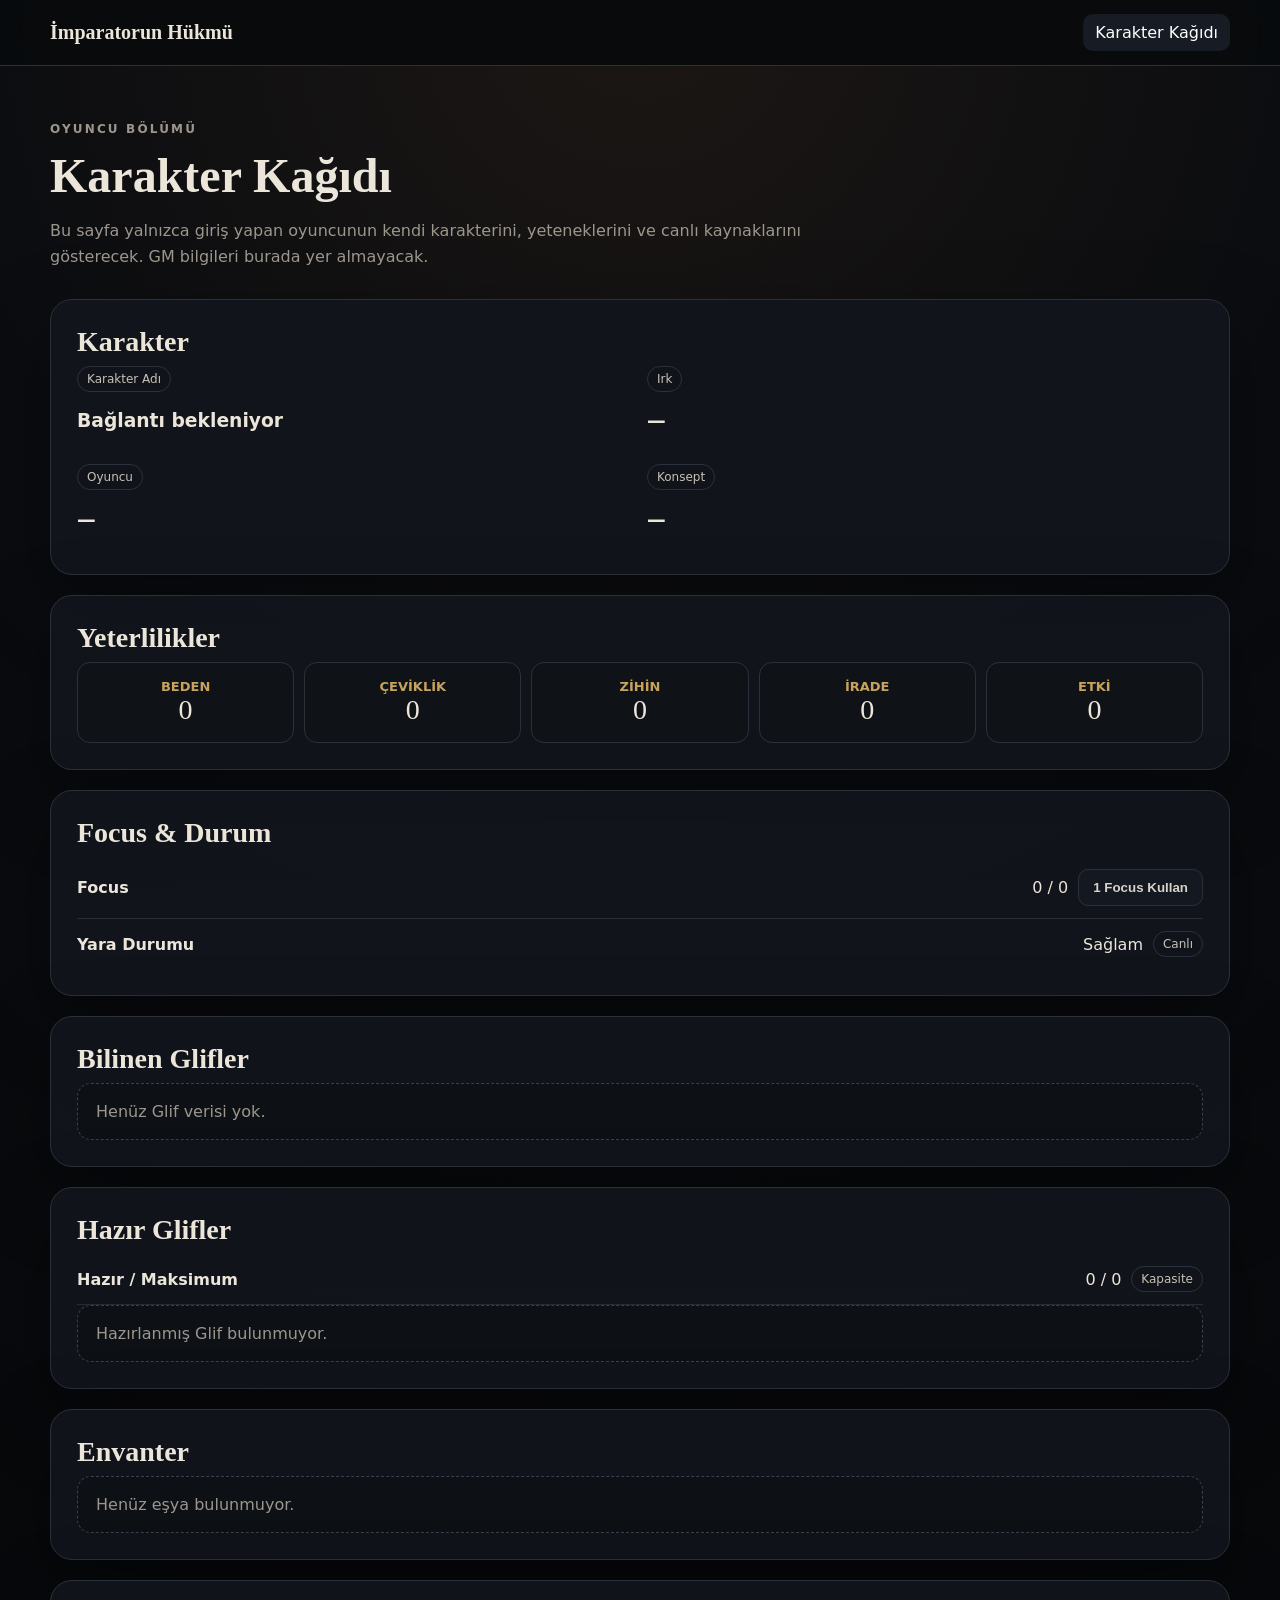
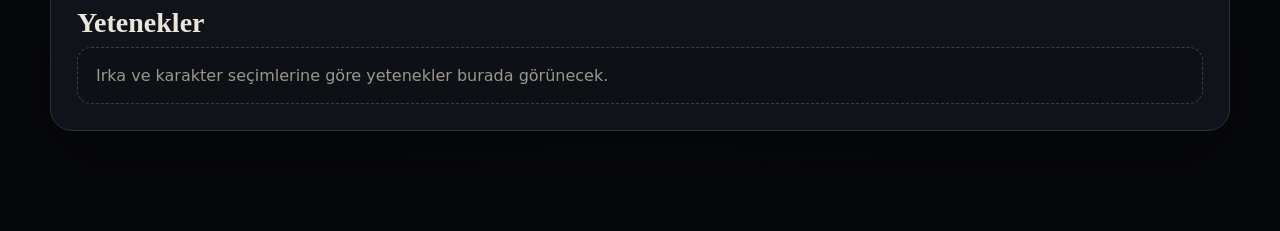
==== oyuncu/index.html @ 4f0513db "Oyuncu karakter kağıdı bölümünü ekle" ====
<!doctype html>
<html lang="tr">
<head>
  <meta charset="utf-8" />
  <meta name="viewport" content="width=device-width, initial-scale=1" />
  <title>Oyuncu Karakter Kağıdı · İmparatorun Hükmü</title>
  <link rel="stylesheet" href="../assets/style.css" />
</head>
<body>
<header class="topbar"><div class="shell"><a class="brand" href="../index.html">İmparatorun Hükmü</a><nav class="nav"><a class="active" href="index.html">Karakter Kağıdı</a></nav></div></header>
<main class="shell page">
  <section class="page-head"><p class="eyebrow">OYUNCU BÖLÜMÜ</p><h1>Karakter Kağıdı</h1><p>Bu sayfa yalnızca giriş yapan oyuncunun kendi karakterini, yeteneklerini ve canlı kaynaklarını gösterecek. GM bilgileri burada yer almayacak.</p></section>

  <section class="panel" id="identityPanel">
    <h2>Karakter</h2>
    <div class="form-grid">
      <div><span class="pill">Karakter Adı</span><h3 id="characterName">Bağlantı bekleniyor</h3></div>
      <div><span class="pill">Irk</span><h3 id="characterRace">—</h3></div>
      <div><span class="pill">Oyuncu</span><h3 id="playerName">—</h3></div>
      <div><span class="pill">Konsept</span><h3 id="characterConcept">—</h3></div>
    </div>
  </section>

  <section class="panel">
    <h2>Yeterlilikler</h2>
    <div class="stat-grid">
      <div class="stat"><strong>BEDEN</strong><span id="statBody">0</span></div>
      <div class="stat"><strong>ÇEVİKLİK</strong><span id="statAgility">0</span></div>
      <div class="stat"><strong>ZİHİN</strong><span id="statMind">0</span></div>
      <div class="stat"><strong>İRADE</strong><span id="statWill">0</span></div>
      <div class="stat"><strong>ETKİ</strong><span id="statImpact">0</span></div>
    </div>
  </section>

  <section class="panel">
    <h2>Focus & Durum</h2>
    <div class="resource-row"><strong>Focus</strong><span id="focusValue">0 / 0</span><button class="btn secondary" id="useFocus">1 Focus Kullan</button></div>
    <div class="resource-row"><strong>Yara Durumu</strong><span id="woundState">Sağlam</span><span class="pill">Canlı</span></div>
  </section>

  <section class="panel">
    <h2>Bilinen Glifler</h2>
    <div id="knownGlyphs" class="placeholder">Henüz Glif verisi yok.</div>
  </section>

  <section class="panel">
    <h2>Hazır Glifler</h2>
    <div class="resource-row"><strong>Hazır / Maksimum</strong><span id="glyphCapacityValue">0 / 0</span><span class="pill">Kapasite</span></div>
    <div id="preparedGlyphs" class="placeholder">Hazırlanmış Glif bulunmuyor.</div>
  </section>

  <section class="panel">
    <h2>Envanter</h2>
    <div id="inventory" class="placeholder">Henüz eşya bulunmuyor.</div>
  </section>

  <section class="panel">
    <h2>Yetenekler</h2>
    <div id="abilities" class="placeholder">Irka ve karakter seçimlerine göre yetenekler burada görünecek.</div>
  </section>
</main>
<script type="module" src="../js/player-sheet.js"></script>
</body>
</html>
---- assets/style.css ----
:root{--bg:#090b0f;--panel:#11151b;--panel2:#171c24;--text:#ece6da;--muted:#9c968d;--gold:#c7a35d;--line:#2b313b;--red:#8f3f47}*{box-sizing:border-box}body{margin:0;background:radial-gradient(circle at top,#1c1714 0,#0a0c10 38%,#07080a 100%);color:var(--text);font-family:Inter,system-ui,Segoe UI,Arial,sans-serif;min-height:100vh}a{color:inherit}.shell{width:min(1180px,calc(100% - 32px));margin:0 auto}.landing{padding:72px 0}.hero-card,.panel{background:rgba(17,21,27,.94);border:1px solid var(--line);border-radius:22px;box-shadow:0 28px 80px rgba(0,0,0,.35)}.hero-card{padding:54px}.eyebrow{color:var(--gold);letter-spacing:.18em;font-size:12px;font-weight:800}.hero-card h1,.page-head h1{font-family:Georgia,serif;font-size:clamp(42px,7vw,78px);line-height:1;margin:10px 0 18px}.lead{color:#c5beb2;max-width:820px;font-size:18px;line-height:1.7}.portal-grid{display:grid;grid-template-columns:repeat(3,1fr);gap:18px;margin-top:42px}.portal{display:block;text-decoration:none;padding:24px;border:1px solid var(--line);border-radius:16px;background:linear-gradient(180deg,#171c24,#10141a);transition:.18s}.portal:hover{transform:translateY(-3px);border-color:#665335}.portal-kicker{display:block;color:var(--gold);font-size:11px;font-weight:800;letter-spacing:.14em;margin-bottom:10px}.portal strong{display:block;font-family:Georgia,serif;font-size:24px}.portal small{display:block;color:var(--muted);line-height:1.55;margin-top:10px}.topbar{position:sticky;top:0;z-index:5;border-bottom:1px solid var(--line);background:rgba(8,10,13,.92);backdrop-filter:blur(12px)}.topbar .shell{display:flex;align-items:center;justify-content:space-between;gap:20px;padding:14px 0}.brand{font-family:Georgia,serif;font-size:20px;font-weight:700;text-decoration:none}.nav{display:flex;gap:8px;flex-wrap:wrap}.nav a{padding:9px 12px;border-radius:10px;text-decoration:none;color:#c5beb2}.nav a.active,.nav a:hover{background:#171c24;color:#fff}.page{padding:42px 0 80px}.page-head{margin-bottom:28px}.page-head h1{font-size:48px}.page-head p{color:var(--muted);max-width:780px;line-height:1.65}.panel{padding:26px;margin-bottom:20px}.panel h2{font-family:Georgia,serif;margin:0 0 8px;font-size:28px}.panel p{color:var(--muted)}.form-grid{display:grid;grid-template-columns:repeat(2,minmax(0,1fr));gap:14px}.field{display:flex;flex-direction:column;gap:7px}.field label{font-size:12px;color:var(--gold);font-weight:800;letter-spacing:.05em}.field input,.field select,.field textarea{width:100%;border:1px solid var(--line);background:#0d1116;color:var(--text);border-radius:10px;padding:11px 12px;font:inherit;outline:none}.field textarea{min-height:110px;resize:vertical}.actions{display:flex;gap:10px;flex-wrap:wrap;margin-top:18px}.btn{border:1px solid #5d4c30;background:#201a12;color:#f1dfb8;padding:10px 14px;border-radius:10px;cursor:pointer;font-weight:700}.btn.secondary{border-color:var(--line);background:#141921;color:#d8d2c8}.btn.danger{border-color:#64343a;background:#241318;color:#f0c8cc}.placeholder{border:1px dashed #3a414c;border-radius:14px;padding:18px;color:var(--muted);background:#0d1116}.stat-grid{display:grid;grid-template-columns:repeat(5,1fr);gap:10px}.stat{padding:16px;border:1px solid var(--line);border-radius:13px;background:#0f1318;text-align:center}.stat strong{display:block;color:var(--gold);font-size:13px}.stat span{font-size:28px;font-family:Georgia,serif}.resource-row{display:grid;grid-template-columns:1fr auto auto;gap:10px;align-items:center;padding:12px 0;border-bottom:1px solid #262c34}.resource-row:last-child{border-bottom:0}.pill{display:inline-flex;align-items:center;gap:6px;border:1px solid var(--line);border-radius:999px;padding:5px 9px;color:#c8c1b6;background:#10141a;font-size:12px}@media(max-width:900px){.portal-grid{grid-template-columns:1fr}.form-grid,.stat-grid{grid-template-columns:1fr 1fr}.hero-card{padding:32px}.topbar .shell{align-items:flex-start;flex-direction:column}}@media(max-width:560px){.form-grid,.stat-grid{grid-template-columns:1fr}.shell{width:min(100% - 20px,1180px)}.page-head h1{font-size:38px}}
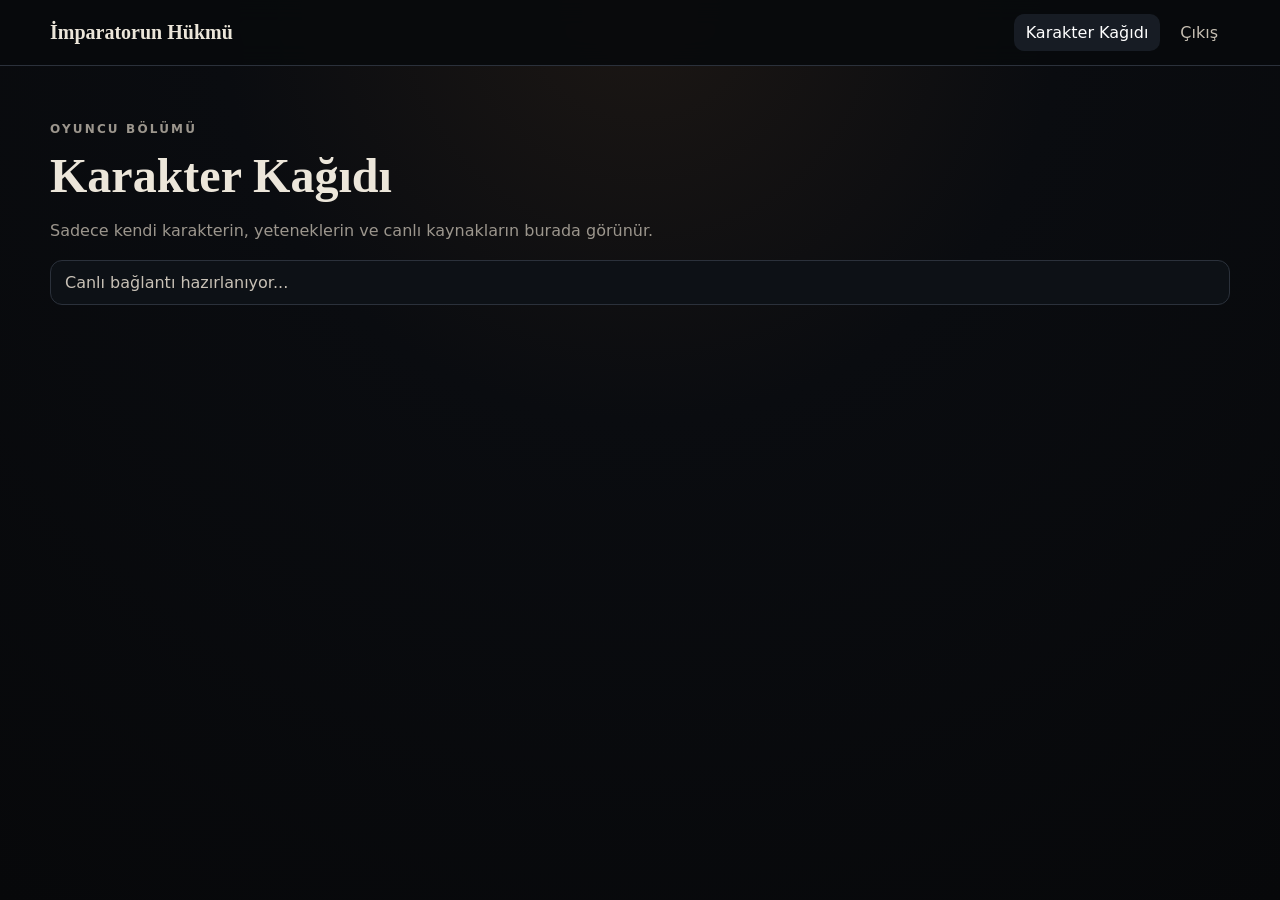
==== commit 4a774340: "Oyuncu kağıdını davet ve canlı kaynak sistemiyle tamamla" ====
--- a/oyuncu/index.html
+++ b/oyuncu/index.html
@@ -1,64 +1,27 @@
 <!doctype html>
 <html lang="tr">
-<head>
-  <meta charset="utf-8" />
-  <meta name="viewport" content="width=device-width, initial-scale=1" />
-  <title>Oyuncu Karakter Kağıdı · İmparatorun Hükmü</title>
-  <link rel="stylesheet" href="../assets/style.css" />
-</head>
+<head><meta charset="utf-8"><meta name="viewport" content="width=device-width,initial-scale=1"><title>Oyuncu Karakter Kağıdı · İmparatorun Hükmü</title><link rel="stylesheet" href="../assets/style.css"></head>
 <body>
-<header class="topbar"><div class="shell"><a class="brand" href="../index.html">İmparatorun Hükmü</a><nav class="nav"><a class="active" href="index.html">Karakter Kağıdı</a></nav></div></header>
+<header class="topbar"><div class="shell"><a class="brand" href="../index.html">İmparatorun Hükmü</a><nav class="nav"><a class="active" href="index.html">Karakter Kağıdı</a><button id="logout">Çıkış</button></nav></div></header>
 <main class="shell page">
-  <section class="page-head"><p class="eyebrow">OYUNCU BÖLÜMÜ</p><h1>Karakter Kağıdı</h1><p>Bu sayfa yalnızca giriş yapan oyuncunun kendi karakterini, yeteneklerini ve canlı kaynaklarını gösterecek. GM bilgileri burada yer almayacak.</p></section>
+<section class="page-head"><p class="eyebrow">OYUNCU BÖLÜMÜ</p><h1>Karakter Kağıdı</h1><p>Sadece kendi karakterin, yeteneklerin ve canlı kaynakların burada görünür.</p><div id="statusMessage" class="status">Canlı bağlantı hazırlanıyor...</div></section>
 
-  <section class="panel" id="identityPanel">
-    <h2>Karakter</h2>
-    <div class="form-grid">
-      <div><span class="pill">Karakter Adı</span><h3 id="characterName">Bağlantı bekleniyor</h3></div>
-      <div><span class="pill">Irk</span><h3 id="characterRace">—</h3></div>
-      <div><span class="pill">Oyuncu</span><h3 id="playerName">—</h3></div>
-      <div><span class="pill">Konsept</span><h3 id="characterConcept">—</h3></div>
-    </div>
-  </section>
+<section id="loginPanel" class="panel" hidden><h2>Karakterine Gir</h2><p>GM’nin davet gönderdiği e-posta adresini kullan. Yeni hesap açılmaz; yalnızca davetli oyuncular giriş yapabilir.</p><form id="loginForm"><div class="field"><label>E-POSTA</label><input id="loginEmail" type="email" required placeholder="Davet aldığın e-posta"></div><div class="actions"><button class="btn" type="submit">Giriş Bağlantısı Gönder</button></div></form></section>
 
-  <section class="panel">
-    <h2>Yeterlilikler</h2>
-    <div class="stat-grid">
-      <div class="stat"><strong>BEDEN</strong><span id="statBody">0</span></div>
-      <div class="stat"><strong>ÇEVİKLİK</strong><span id="statAgility">0</span></div>
-      <div class="stat"><strong>ZİHİN</strong><span id="statMind">0</span></div>
-      <div class="stat"><strong>İRADE</strong><span id="statWill">0</span></div>
-      <div class="stat"><strong>ETKİ</strong><span id="statImpact">0</span></div>
-    </div>
-  </section>
+<div id="playerApp" hidden>
+<section class="panel"><h2>Karakter</h2><div class="form-grid"><div><span class="pill">Karakter Adı</span><h3 id="characterName">—</h3></div><div><span class="pill">Irk</span><h3 id="characterRace">—</h3></div><div><span class="pill">Oyuncu</span><h3 id="playerName">—</h3></div><div><span class="pill">Konsept</span><h3 id="characterConcept">—</h3></div></div></section>
 
-  <section class="panel">
-    <h2>Focus & Durum</h2>
-    <div class="resource-row"><strong>Focus</strong><span id="focusValue">0 / 0</span><button class="btn secondary" id="useFocus">1 Focus Kullan</button></div>
-    <div class="resource-row"><strong>Yara Durumu</strong><span id="woundState">Sağlam</span><span class="pill">Canlı</span></div>
-  </section>
+<section class="panel"><h2>Yeterlilikler</h2><div class="stat-grid"><div class="stat"><strong>BEDEN</strong><span id="statBody">0</span></div><div class="stat"><strong>ÇEVİKLİK</strong><span id="statAgility">0</span></div><div class="stat"><strong>ZİHİN</strong><span id="statMind">0</span></div><div class="stat"><strong>İRADE</strong><span id="statWill">0</span></div><div class="stat"><strong>ETKİ</strong><span id="statImpact">0</span></div></div></section>
 
-  <section class="panel">
-    <h2>Bilinen Glifler</h2>
-    <div id="knownGlyphs" class="placeholder">Henüz Glif verisi yok.</div>
-  </section>
+<section class="panel"><h2>Uzmanlık & Irksal Özellik</h2><div class="resource-row"><strong>Uzmanlıklar</strong><span id="skills">—</span></div><div class="resource-row"><strong>Irksal Seçim</strong><span id="raceChoice">—</span></div></section>
 
-  <section class="panel">
-    <h2>Hazır Glifler</h2>
-    <div class="resource-row"><strong>Hazır / Maksimum</strong><span id="glyphCapacityValue">0 / 0</span><span class="pill">Kapasite</span></div>
-    <div id="preparedGlyphs" class="placeholder">Hazırlanmış Glif bulunmuyor.</div>
-  </section>
+<section class="panel"><h2>Canlı Kaynaklar</h2><div class="resource-row"><strong>Focus</strong><div class="counter"><button id="focusMinus">−</button><b id="focusValue">0 / 0</b><button id="focusPlus">+</button></div><span class="pill">Canlı</span></div><div class="resource-row"><strong>Hazır Glif</strong><div class="counter"><button id="glyphMinus">−</button><b id="glyphCapacityValue">0 / 0</b><button id="glyphPlus">+</button></div><span class="pill">Kapasite</span></div><div class="resource-row"><strong>Yara Durumu</strong><div class="counter"><button id="woundMinus">−</button><b id="woundState">Sağlam</b><button id="woundPlus">+</button></div><span class="pill">Durum</span></div></section>
 
-  <section class="panel">
-    <h2>Envanter</h2>
-    <div id="inventory" class="placeholder">Henüz eşya bulunmuyor.</div>
-  </section>
-
-  <section class="panel">
-    <h2>Yetenekler</h2>
-    <div id="abilities" class="placeholder">Irka ve karakter seçimlerine göre yetenekler burada görünecek.</div>
-  </section>
+<section class="panel"><h2>Bilinen Glifler</h2><div id="knownGlyphs"><div class="placeholder">Henüz Glif yok.</div></div></section>
+<section class="panel"><h2>Envanter</h2><p>Tüketilebilir eşyalarını kullandığında `−`, geri kazandığında `+` ile takip edebilirsin. Maksimum adedi aşamazsın.</p><div id="inventory"><div class="placeholder">Envanter boş.</div></div></section>
+<section class="panel"><h2>Karakter Notu</h2><div id="playerNotes" class="placeholder">—</div></section>
+</div>
 </main>
+<script type="module" src="https://zhawcmqsbkmgjdhevtbl.supabase.co/functions/v1/client-bootstrap"></script>
 <script type="module" src="../js/player-sheet.js"></script>
-</body>
-</html>
+</body></html>
--- a/assets/style.css
+++ b/assets/style.css
@@ -1 +1 @@
-:root{--bg:#090b0f;--panel:#11151b;--panel2:#171c24;--text:#ece6da;--muted:#9c968d;--gold:#c7a35d;--line:#2b313b;--red:#8f3f47}*{box-sizing:border-box}body{margin:0;background:radial-gradient(circle at top,#1c1714 0,#0a0c10 38%,#07080a 100%);color:var(--text);font-family:Inter,system-ui,Segoe UI,Arial,sans-serif;min-height:100vh}a{color:inherit}.shell{width:min(1180px,calc(100% - 32px));margin:0 auto}.landing{padding:72px 0}.hero-card,.panel{background:rgba(17,21,27,.94);border:1px solid var(--line);border-radius:22px;box-shadow:0 28px 80px rgba(0,0,0,.35)}.hero-card{padding:54px}.eyebrow{color:var(--gold);letter-spacing:.18em;font-size:12px;font-weight:800}.hero-card h1,.page-head h1{font-family:Georgia,serif;font-size:clamp(42px,7vw,78px);line-height:1;margin:10px 0 18px}.lead{color:#c5beb2;max-width:820px;font-size:18px;line-height:1.7}.portal-grid{display:grid;grid-template-columns:repeat(3,1fr);gap:18px;margin-top:42px}.portal{display:block;text-decoration:none;padding:24px;border:1px solid var(--line);border-radius:16px;background:linear-gradient(180deg,#171c24,#10141a);transition:.18s}.portal:hover{transform:translateY(-3px);border-color:#665335}.portal-kicker{display:block;color:var(--gold);font-size:11px;font-weight:800;letter-spacing:.14em;margin-bottom:10px}.portal strong{display:block;font-family:Georgia,serif;font-size:24px}.portal small{display:block;color:var(--muted);line-height:1.55;margin-top:10px}.topbar{position:sticky;top:0;z-index:5;border-bottom:1px solid var(--line);background:rgba(8,10,13,.92);backdrop-filter:blur(12px)}.topbar .shell{display:flex;align-items:center;justify-content:space-between;gap:20px;padding:14px 0}.brand{font-family:Georgia,serif;font-size:20px;font-weight:700;text-decoration:none}.nav{display:flex;gap:8px;flex-wrap:wrap}.nav a{padding:9px 12px;border-radius:10px;text-decoration:none;color:#c5beb2}.nav a.active,.nav a:hover{background:#171c24;color:#fff}.page{padding:42px 0 80px}.page-head{margin-bottom:28px}.page-head h1{font-size:48px}.page-head p{color:var(--muted);max-width:780px;line-height:1.65}.panel{padding:26px;margin-bottom:20px}.panel h2{font-family:Georgia,serif;margin:0 0 8px;font-size:28px}.panel p{color:var(--muted)}.form-grid{display:grid;grid-template-columns:repeat(2,minmax(0,1fr));gap:14px}.field{display:flex;flex-direction:column;gap:7px}.field label{font-size:12px;color:var(--gold);font-weight:800;letter-spacing:.05em}.field input,.field select,.field textarea{width:100%;border:1px solid var(--line);background:#0d1116;color:var(--text);border-radius:10px;padding:11px 12px;font:inherit;outline:none}.field textarea{min-height:110px;resize:vertical}.actions{display:flex;gap:10px;flex-wrap:wrap;margin-top:18px}.btn{border:1px solid #5d4c30;background:#201a12;color:#f1dfb8;padding:10px 14px;border-radius:10px;cursor:pointer;font-weight:700}.btn.secondary{border-color:var(--line);background:#141921;color:#d8d2c8}.btn.danger{border-color:#64343a;background:#241318;color:#f0c8cc}.placeholder{border:1px dashed #3a414c;border-radius:14px;padding:18px;color:var(--muted);background:#0d1116}.stat-grid{display:grid;grid-template-columns:repeat(5,1fr);gap:10px}.stat{padding:16px;border:1px solid var(--line);border-radius:13px;background:#0f1318;text-align:center}.stat strong{display:block;color:var(--gold);font-size:13px}.stat span{font-size:28px;font-family:Georgia,serif}.resource-row{display:grid;grid-template-columns:1fr auto auto;gap:10px;align-items:center;padding:12px 0;border-bottom:1px solid #262c34}.resource-row:last-child{border-bottom:0}.pill{display:inline-flex;align-items:center;gap:6px;border:1px solid var(--line);border-radius:999px;padding:5px 9px;color:#c8c1b6;background:#10141a;font-size:12px}@media(max-width:900px){.portal-grid{grid-template-columns:1fr}.form-grid,.stat-grid{grid-template-columns:1fr 1fr}.hero-card{padding:32px}.topbar .shell{align-items:flex-start;flex-direction:column}}@media(max-width:560px){.form-grid,.stat-grid{grid-template-columns:1fr}.shell{width:min(100% - 20px,1180px)}.page-head h1{font-size:38px}}
+:root{--bg:#090b0f;--panel:#11151b;--panel2:#171c24;--text:#ece6da;--muted:#9c968d;--gold:#c7a35d;--line:#2b313b;--red:#8f3f47}*{box-sizing:border-box}body{margin:0;background:radial-gradient(circle at top,#1c1714 0,#0a0c10 38%,#07080a 100%);color:var(--text);font-family:Inter,system-ui,Segoe UI,Arial,sans-serif;min-height:100vh}a{color:inherit}.shell{width:min(1180px,calc(100% - 32px));margin:0 auto}.landing{padding:72px 0}.hero-card,.panel{background:rgba(17,21,27,.94);border:1px solid var(--line);border-radius:22px;box-shadow:0 28px 80px rgba(0,0,0,.35)}.hero-card{padding:54px}.eyebrow{color:var(--gold);letter-spacing:.18em;font-size:12px;font-weight:800}.hero-card h1,.page-head h1{font-family:Georgia,serif;font-size:clamp(42px,7vw,78px);line-height:1;margin:10px 0 18px}.lead{color:#c5beb2;max-width:820px;font-size:18px;line-height:1.7}.portal-grid{display:grid;grid-template-columns:repeat(3,1fr);gap:18px;margin-top:42px}.portal{display:block;text-decoration:none;padding:24px;border:1px solid var(--line);border-radius:16px;background:linear-gradient(180deg,#171c24,#10141a);transition:.18s}.portal:hover{transform:translateY(-3px);border-color:#665335}.portal-kicker{display:block;color:var(--gold);font-size:11px;font-weight:800;letter-spacing:.14em;margin-bottom:10px}.portal strong{display:block;font-family:Georgia,serif;font-size:24px}.portal small{display:block;color:var(--muted);line-height:1.55;margin-top:10px}.topbar{position:sticky;top:0;z-index:5;border-bottom:1px solid var(--line);background:rgba(8,10,13,.92);backdrop-filter:blur(12px)}.topbar .shell{display:flex;align-items:center;justify-content:space-between;gap:20px;padding:14px 0}.brand{font-family:Georgia,serif;font-size:20px;font-weight:700;text-decoration:none}.nav{display:flex;gap:8px;flex-wrap:wrap}.nav a,.nav button{padding:9px 12px;border-radius:10px;text-decoration:none;color:#c5beb2;background:transparent;border:0;cursor:pointer;font:inherit}.nav a.active,.nav a:hover,.nav button:hover{background:#171c24;color:#fff}.page{padding:42px 0 80px}.page-head{margin-bottom:28px}.page-head h1{font-size:48px}.page-head p{color:var(--muted);max-width:780px;line-height:1.65}.panel{padding:26px;margin-bottom:20px}.panel h2{font-family:Georgia,serif;margin:0 0 8px;font-size:28px}.panel p{color:var(--muted)}.form-grid{display:grid;grid-template-columns:repeat(2,minmax(0,1fr));gap:14px}.field{display:flex;flex-direction:column;gap:7px}.field label{font-size:12px;color:var(--gold);font-weight:800;letter-spacing:.05em}.field input,.field select,.field textarea{width:100%;border:1px solid var(--line);background:#0d1116;color:var(--text);border-radius:10px;padding:11px 12px;font:inherit;outline:none}.field textarea{min-height:110px;resize:vertical}.actions{display:flex;gap:10px;flex-wrap:wrap;margin-top:18px}.btn{border:1px solid #5d4c30;background:#201a12;color:#f1dfb8;padding:10px 14px;border-radius:10px;cursor:pointer;font-weight:700}.btn.secondary{border-color:var(--line);background:#141921;color:#d8d2c8}.btn.danger{border-color:#64343a;background:#241318;color:#f0c8cc}.btn.mini{padding:6px 9px;font-size:12px}.placeholder{border:1px dashed #3a414c;border-radius:14px;padding:18px;color:var(--muted);background:#0d1116}.stat-grid{display:grid;grid-template-columns:repeat(5,1fr);gap:10px}.stat{padding:16px;border:1px solid var(--line);border-radius:13px;background:#0f1318;text-align:center}.stat strong{display:block;color:var(--gold);font-size:13px}.stat span{font-size:28px;font-family:Georgia,serif}.resource-row{display:grid;grid-template-columns:1fr auto auto;gap:10px;align-items:center;padding:12px 0;border-bottom:1px solid #262c34}.resource-row:last-child{border-bottom:0}.resource-row small{display:block;color:var(--muted);margin-top:4px}.pill{display:inline-flex;align-items:center;gap:6px;border:1px solid var(--line);border-radius:999px;padding:5px 9px;color:#c8c1b6;background:#10141a;font-size:12px}.status{border:1px solid var(--line);background:#0d1116;border-radius:12px;padding:12px 14px;color:#c8c1b6;margin:14px 0}.status[data-type="error"]{border-color:#64343a;color:#f0c8cc}.split{display:grid;grid-template-columns:320px 1fr;gap:20px;align-items:start}.character-list{display:flex;flex-direction:column;gap:8px}.character-row{width:100%;text-align:left;border:1px solid var(--line);background:#0d1116;color:var(--text);border-radius:12px;padding:12px;cursor:pointer}.character-row b,.character-row span{display:block}.character-row span{color:var(--muted);font-size:12px;margin-top:4px}.character-row.active{border-color:#745f39;background:#191710}.counter{display:inline-flex;align-items:center;gap:8px}.counter button{width:34px;height:34px;border-radius:9px;border:1px solid var(--line);background:#141921;color:var(--text);cursor:pointer;font-size:18px}.inline-stats{display:grid;grid-template-columns:repeat(5,1fr);gap:10px}.inline-stats .field input{text-align:center;font-size:22px;font-family:Georgia,serif}.muted{color:var(--muted)}[hidden]{display:none!important}@media(max-width:900px){.portal-grid{grid-template-columns:1fr}.form-grid,.stat-grid,.inline-stats{grid-template-columns:1fr 1fr}.hero-card{padding:32px}.topbar .shell{align-items:flex-start;flex-direction:column}.split{grid-template-columns:1fr}}@media(max-width:560px){.form-grid,.stat-grid,.inline-stats{grid-template-columns:1fr}.shell{width:min(100% - 20px,1180px)}.page-head h1{font-size:38px}.resource-row{grid-template-columns:1fr}.counter{justify-content:flex-start}}
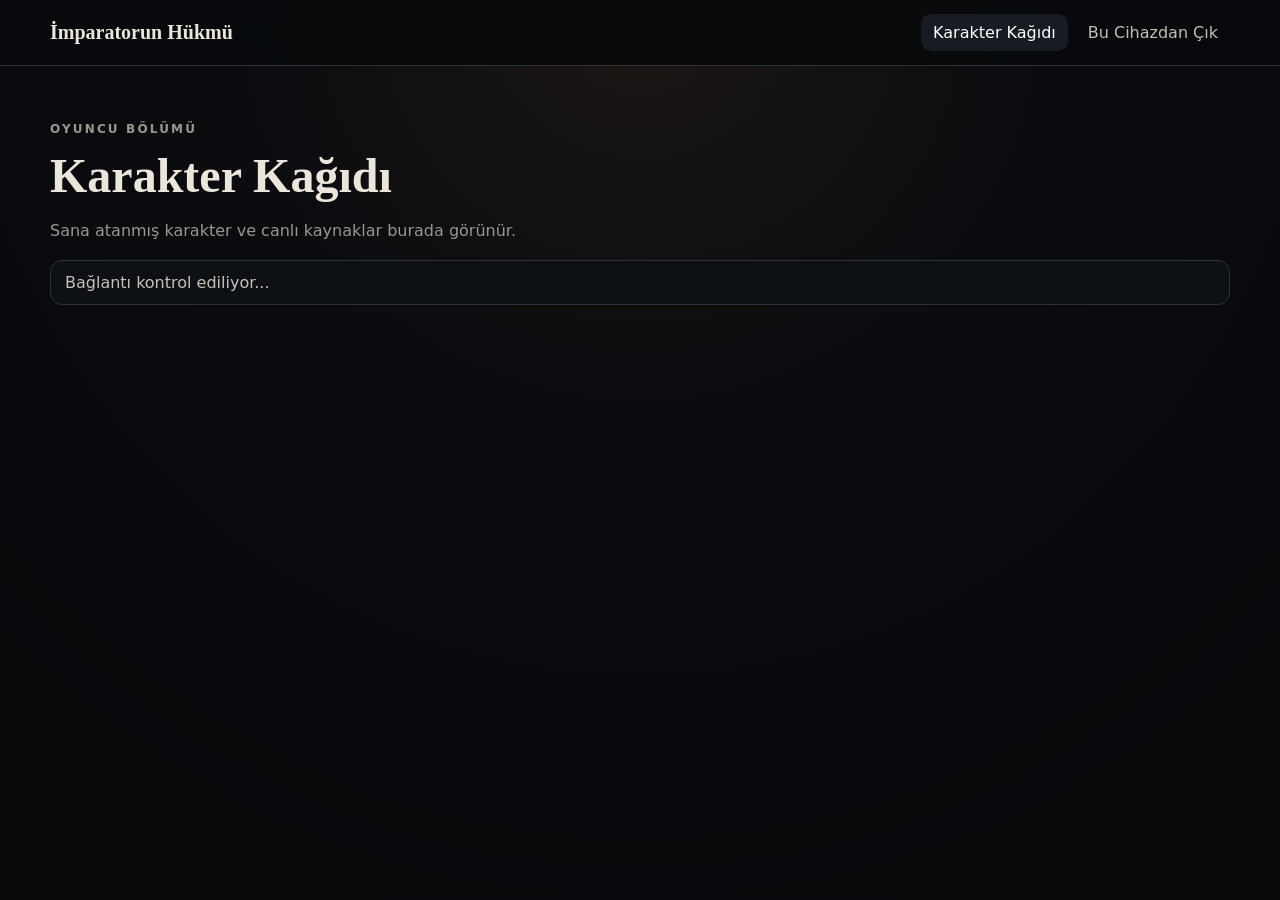
==== commit 63efc692: "Oyuncu sayfasını davet linki akışına hazırla" ====
--- a/oyuncu/index.html
+++ b/oyuncu/index.html
@@ -2,21 +2,15 @@
 <html lang="tr">
 <head><meta charset="utf-8"><meta name="viewport" content="width=device-width,initial-scale=1"><title>Oyuncu Karakter Kağıdı · İmparatorun Hükmü</title><link rel="stylesheet" href="../assets/style.css"></head>
 <body>
-<header class="topbar"><div class="shell"><a class="brand" href="../index.html">İmparatorun Hükmü</a><nav class="nav"><a class="active" href="index.html">Karakter Kağıdı</a><button id="logout">Çıkış</button></nav></div></header>
+<header class="topbar"><div class="shell"><a class="brand" href="../index.html">İmparatorun Hükmü</a><nav class="nav"><a class="active" href="index.html">Karakter Kağıdı</a><button id="logout">Bu Cihazdan Çık</button></nav></div></header>
 <main class="shell page">
-<section class="page-head"><p class="eyebrow">OYUNCU BÖLÜMÜ</p><h1>Karakter Kağıdı</h1><p>Sadece kendi karakterin, yeteneklerin ve canlı kaynakların burada görünür.</p><div id="statusMessage" class="status">Canlı bağlantı hazırlanıyor...</div></section>
-
-<section id="loginPanel" class="panel" hidden><h2>Karakterine Gir</h2><p>GM’nin davet gönderdiği e-posta adresini kullan. Yeni hesap açılmaz; yalnızca davetli oyuncular giriş yapabilir.</p><form id="loginForm"><div class="field"><label>E-POSTA</label><input id="loginEmail" type="email" required placeholder="Davet aldığın e-posta"></div><div class="actions"><button class="btn" type="submit">Giriş Bağlantısı Gönder</button></div></form></section>
-
+<section class="page-head"><p class="eyebrow">OYUNCU BÖLÜMÜ</p><h1>Karakter Kağıdı</h1><p>Sana atanmış karakter ve canlı kaynaklar burada görünür.</p><div id="statusMessage" class="status">Bağlantı kontrol ediliyor...</div></section>
+<section id="accessPanel" class="panel" hidden><h2>Oyuncu Bağlantısı Gerekli</h2><p>GM tarafından verilen oyuncu bağlantısını aç.</p></section>
 <div id="playerApp" hidden>
 <section class="panel"><h2>Karakter</h2><div class="form-grid"><div><span class="pill">Karakter Adı</span><h3 id="characterName">—</h3></div><div><span class="pill">Irk</span><h3 id="characterRace">—</h3></div><div><span class="pill">Oyuncu</span><h3 id="playerName">—</h3></div><div><span class="pill">Konsept</span><h3 id="characterConcept">—</h3></div></div></section>
-
 <section class="panel"><h2>Yeterlilikler</h2><div class="stat-grid"><div class="stat"><strong>BEDEN</strong><span id="statBody">0</span></div><div class="stat"><strong>ÇEVİKLİK</strong><span id="statAgility">0</span></div><div class="stat"><strong>ZİHİN</strong><span id="statMind">0</span></div><div class="stat"><strong>İRADE</strong><span id="statWill">0</span></div><div class="stat"><strong>ETKİ</strong><span id="statImpact">0</span></div></div></section>
-
 <section class="panel"><h2>Uzmanlık & Irksal Özellik</h2><div class="resource-row"><strong>Uzmanlıklar</strong><span id="skills">—</span></div><div class="resource-row"><strong>Irksal Seçim</strong><span id="raceChoice">—</span></div></section>
-
 <section class="panel"><h2>Canlı Kaynaklar</h2><div class="resource-row"><strong>Focus</strong><div class="counter"><button id="focusMinus">−</button><b id="focusValue">0 / 0</b><button id="focusPlus">+</button></div><span class="pill">Canlı</span></div><div class="resource-row"><strong>Hazır Glif</strong><div class="counter"><button id="glyphMinus">−</button><b id="glyphCapacityValue">0 / 0</b><button id="glyphPlus">+</button></div><span class="pill">Kapasite</span></div><div class="resource-row"><strong>Yara Durumu</strong><div class="counter"><button id="woundMinus">−</button><b id="woundState">Sağlam</b><button id="woundPlus">+</button></div><span class="pill">Durum</span></div></section>
-
 <section class="panel"><h2>Bilinen Glifler</h2><div id="knownGlyphs"><div class="placeholder">Henüz Glif yok.</div></div></section>
 <section class="panel"><h2>Envanter</h2><p>Tüketilebilir eşyalarını kullandığında `−`, geri kazandığında `+` ile takip edebilirsin. Maksimum adedi aşamazsın.</p><div id="inventory"><div class="placeholder">Envanter boş.</div></div></section>
 <section class="panel"><h2>Karakter Notu</h2><div id="playerNotes" class="placeholder">—</div></section>
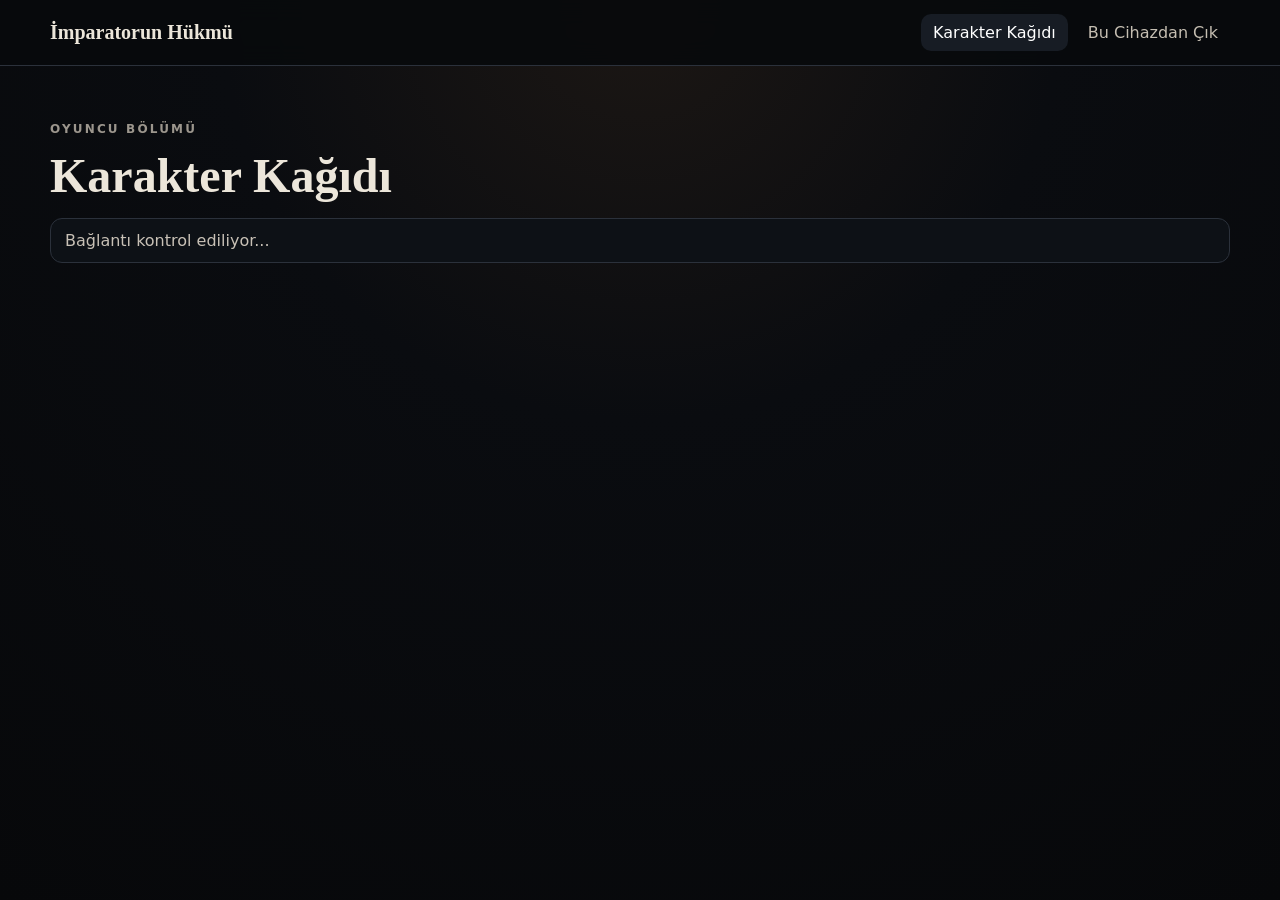
==== commit 72e3ec68: "Oyuncu karakter kağıdını kompakt ve okunaklı düzene geçir" ====
--- a/oyuncu/index.html
+++ b/oyuncu/index.html
@@ -1,21 +1,32 @@
 <!doctype html>
 <html lang="tr">
-<head><meta charset="utf-8"><meta name="viewport" content="width=device-width,initial-scale=1"><title>Oyuncu Karakter Kağıdı · İmparatorun Hükmü</title><link rel="stylesheet" href="../assets/style.css"></head>
-<body>
+<head><meta charset="utf-8"><meta name="viewport" content="width=device-width,initial-scale=1"><title>Karakter Kağıdı · İmparatorun Hükmü</title><link rel="stylesheet" href="../assets/style.css"></head>
+<body class="player-body">
 <header class="topbar"><div class="shell"><a class="brand" href="../index.html">İmparatorun Hükmü</a><nav class="nav"><a class="active" href="index.html">Karakter Kağıdı</a><button id="logout">Bu Cihazdan Çık</button></nav></div></header>
-<main class="shell page">
-<section class="page-head"><p class="eyebrow">OYUNCU BÖLÜMÜ</p><h1>Karakter Kağıdı</h1><p>Sana atanmış karakter ve canlı kaynaklar burada görünür.</p><div id="statusMessage" class="status">Bağlantı kontrol ediliyor...</div></section>
-<section id="accessPanel" class="panel" hidden><h2>Oyuncu Bağlantısı Gerekli</h2><p>GM tarafından verilen oyuncu bağlantısını aç.</p></section>
+<main class="shell page compact-page player-page">
+<section class="page-head compact-head player-head"><div><p class="eyebrow">OYUNCU BÖLÜMÜ</p><h1>Karakter Kağıdı</h1></div><div id="statusMessage" class="status">Bağlantı kontrol ediliyor...</div></section>
+<section id="accessPanel" class="panel compact-panel" hidden><h2>Oyuncu Bağlantısı Gerekli</h2><p>GM tarafından verilen oyuncu bağlantısını aç.</p></section>
 <div id="playerApp" hidden>
-<section class="panel"><h2>Karakter</h2><div class="form-grid"><div><span class="pill">Karakter Adı</span><h3 id="characterName">—</h3></div><div><span class="pill">Irk</span><h3 id="characterRace">—</h3></div><div><span class="pill">Oyuncu</span><h3 id="playerName">—</h3></div><div><span class="pill">Konsept</span><h3 id="characterConcept">—</h3></div></div></section>
-<section class="panel"><h2>Yeterlilikler</h2><div class="stat-grid"><div class="stat"><strong>BEDEN</strong><span id="statBody">0</span></div><div class="stat"><strong>ÇEVİKLİK</strong><span id="statAgility">0</span></div><div class="stat"><strong>ZİHİN</strong><span id="statMind">0</span></div><div class="stat"><strong>İRADE</strong><span id="statWill">0</span></div><div class="stat"><strong>ETKİ</strong><span id="statImpact">0</span></div></div></section>
-<section class="panel"><h2>Uzmanlık & Irksal Özellik</h2><div class="resource-row"><strong>Uzmanlıklar</strong><span id="skills">—</span></div><div class="resource-row"><strong>Irksal Seçim</strong><span id="raceChoice">—</span></div></section>
-<section class="panel"><h2>Canlı Kaynaklar</h2><div class="resource-row"><strong>Focus</strong><div class="counter"><button id="focusMinus">−</button><b id="focusValue">0 / 0</b><button id="focusPlus">+</button></div><span class="pill">Canlı</span></div><div class="resource-row"><strong>Hazır Glif</strong><div class="counter"><button id="glyphMinus">−</button><b id="glyphCapacityValue">0 / 0</b><button id="glyphPlus">+</button></div><span class="pill">Kapasite</span></div><div class="resource-row"><strong>Yara Durumu</strong><div class="counter"><button id="woundMinus">−</button><b id="woundState">Sağlam</b><button id="woundPlus">+</button></div><span class="pill">Durum</span></div></section>
-<section class="panel"><h2>Bilinen Glifler</h2><div id="knownGlyphs"><div class="placeholder">Henüz Glif yok.</div></div></section>
-<section class="panel"><h2>Envanter</h2><p>Tüketilebilir eşyalarını kullandığında `−`, geri kazandığında `+` ile takip edebilirsin. Maksimum adedi aşamazsın.</p><div id="inventory"><div class="placeholder">Envanter boş.</div></div></section>
-<section class="panel"><h2>Karakter Notu</h2><div id="playerNotes" class="placeholder">—</div></section>
+  <div class="player-top-grid">
+    <section class="panel compact-panel identity-card">
+      <div class="identity-grid"><div><span class="pill">Karakter</span><h2 id="characterName">—</h2></div><div><span class="pill">Irk</span><strong id="characterRace">—</strong></div><div><span class="pill">Oyuncu</span><strong id="playerName">—</strong></div><div><span class="pill">Konsept</span><strong id="characterConcept">—</strong></div></div>
+      <div class="section-divider"></div>
+      <div class="mini-info-grid"><div><span class="eyebrow">UZMANLIKLAR</span><p id="skills">—</p></div><div><span class="eyebrow">IRKSAL ÖZELLİK</span><p id="raceChoice">—</p></div></div>
+    </section>
+    <section class="panel compact-panel stats-card"><p class="eyebrow">YETERLİLİKLER</p><div class="stat-grid compact-player-stats"><div class="stat"><strong>BEDEN</strong><span id="statBody">0</span></div><div class="stat"><strong>ÇEVİKLİK</strong><span id="statAgility">0</span></div><div class="stat"><strong>ZİHİN</strong><span id="statMind">0</span></div><div class="stat"><strong>İRADE</strong><span id="statWill">0</span></div><div class="stat"><strong>ETKİ</strong><span id="statImpact">0</span></div></div></section>
+  </div>
+
+  <div class="player-dashboard">
+    <section class="panel compact-panel"><p class="eyebrow">CANLI</p><h2>Kaynaklar</h2><div class="resource-row compact-row"><strong>Focus</strong><div class="counter"><button id="focusMinus">−</button><b id="focusValue">0 / 0</b><button id="focusPlus">+</button></div></div><div class="resource-row compact-row"><strong>Hazır Glif</strong><div class="counter"><button id="glyphMinus">−</button><b id="glyphCapacityValue">0 / 0</b><button id="glyphPlus">+</button></div></div><div class="resource-row compact-row"><strong>Yara</strong><div class="counter"><button id="woundMinus">−</button><b id="woundState">Sağlam</b><button id="woundPlus">+</button></div></div></section>
+
+    <section class="panel compact-panel"><div class="section-heading"><div><p class="eyebrow">BİLİNEN</p><h2>Glifler</h2></div></div><div id="knownGlyphs" class="scroll-list player-scroll"><div class="placeholder">Henüz Glif yok.</div></div></section>
+
+    <section class="panel compact-panel"><div class="section-heading"><div><p class="eyebrow">TAŞINAN</p><h2>Envanter</h2></div></div><div id="inventory" class="scroll-list player-scroll"><div class="placeholder">Envanter boş.</div></div></section>
+  </div>
+
+  <section class="panel compact-panel player-note"><p class="eyebrow">KARAKTER NOTU</p><div id="playerNotes" class="note-box">—</div></section>
 </div>
 </main>
 <script type="module" src="https://zhawcmqsbkmgjdhevtbl.supabase.co/functions/v1/client-bootstrap"></script>
 <script type="module" src="../js/player-sheet.js"></script>
-</body></html>+</body></html>
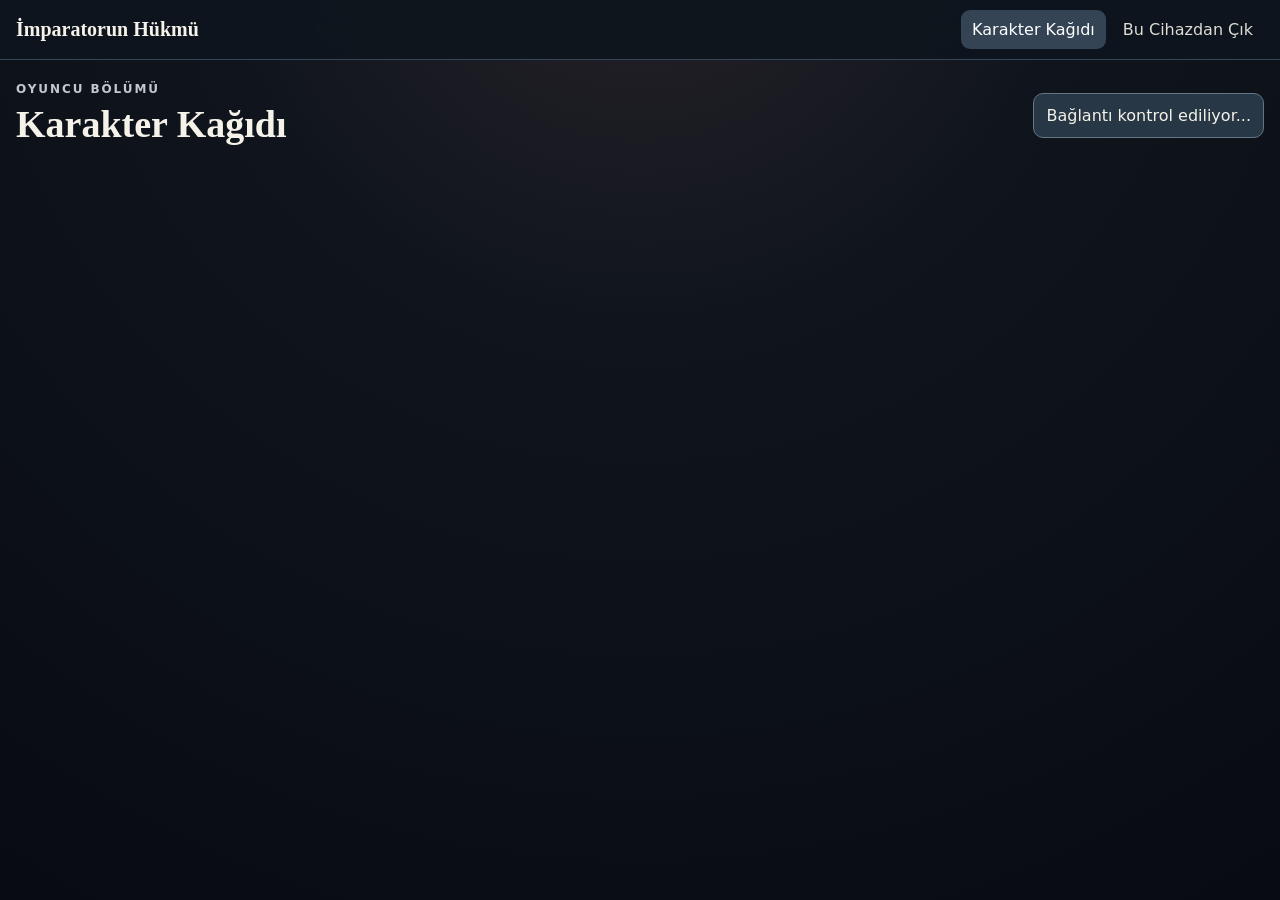
==== commit c441e81f: "GM sayfaları ve açık panel temasında önbellek yenilemesi" ====
--- a/oyuncu/index.html
+++ b/oyuncu/index.html
@@ -1,6 +1,6 @@
 <!doctype html>
 <html lang="tr">
-<head><meta charset="utf-8"><meta name="viewport" content="width=device-width,initial-scale=1"><title>Karakter Kağıdı · İmparatorun Hükmü</title><link rel="stylesheet" href="../assets/style.css"></head>
+<head><meta charset="utf-8"><meta name="viewport" content="width=device-width,initial-scale=1"><title>Karakter Kağıdı · İmparatorun Hükmü</title><link rel="stylesheet" href="../assets/style.css?v=lighter-20261023"></head>
 <body class="player-body">
 <header class="topbar"><div class="shell"><a class="brand" href="../index.html">İmparatorun Hükmü</a><nav class="nav"><a class="active" href="index.html">Karakter Kağıdı</a><button id="logout">Bu Cihazdan Çık</button></nav></div></header>
 <main class="shell page compact-page player-page">
--- a/assets/style.css
+++ b/assets/style.css
@@ -1 +1,35 @@
-:root{--bg:#090b0f;--panel:#11151b;--panel2:#171c24;--text:#ece6da;--muted:#9c968d;--gold:#c7a35d;--line:#2b313b;--red:#8f3f47}*{box-sizing:border-box}body{margin:0;background:radial-gradient(circle at top,#1c1714 0,#0a0c10 38%,#07080a 100%);color:var(--text);font-family:Inter,system-ui,Segoe UI,Arial,sans-serif;min-height:100vh}a{color:inherit}.shell{width:min(1180px,calc(100% - 32px));margin:0 auto}.landing{padding:72px 0}.hero-card,.panel{background:rgba(17,21,27,.94);border:1px solid var(--line);border-radius:22px;box-shadow:0 28px 80px rgba(0,0,0,.35)}.hero-card{padding:54px}.eyebrow{color:var(--gold);letter-spacing:.18em;font-size:12px;font-weight:800}.hero-card h1,.page-head h1{font-family:Georgia,serif;font-size:clamp(42px,7vw,78px);line-height:1;margin:10px 0 18px}.lead{color:#c5beb2;max-width:820px;font-size:18px;line-height:1.7}.portal-grid{display:grid;grid-template-columns:repeat(3,1fr);gap:18px;margin-top:42px}.portal{display:block;text-decoration:none;padding:24px;border:1px solid var(--line);border-radius:16px;background:linear-gradient(180deg,#171c24,#10141a);transition:.18s}.portal:hover{transform:translateY(-3px);border-color:#665335}.portal-kicker{display:block;color:var(--gold);font-size:11px;font-weight:800;letter-spacing:.14em;margin-bottom:10px}.portal strong{display:block;font-family:Georgia,serif;font-size:24px}.portal small{display:block;color:var(--muted);line-height:1.55;margin-top:10px}.topbar{position:sticky;top:0;z-index:5;border-bottom:1px solid var(--line);background:rgba(8,10,13,.92);backdrop-filter:blur(12px)}.topbar .shell{display:flex;align-items:center;justify-content:space-between;gap:20px;padding:14px 0}.brand{font-family:Georgia,serif;font-size:20px;font-weight:700;text-decoration:none}.nav{display:flex;gap:8px;flex-wrap:wrap}.nav a,.nav button{padding:9px 12px;border-radius:10px;text-decoration:none;color:#c5beb2;background:transparent;border:0;cursor:pointer;font:inherit}.nav a.active,.nav a:hover,.nav button:hover{background:#171c24;color:#fff}.page{padding:42px 0 80px}.page-head{margin-bottom:28px}.page-head h1{font-size:48px}.page-head p{color:var(--muted);max-width:780px;line-height:1.65}.panel{padding:26px;margin-bottom:20px}.panel h2{font-family:Georgia,serif;margin:0 0 8px;font-size:28px}.panel p{color:var(--muted)}.form-grid{display:grid;grid-template-columns:repeat(2,minmax(0,1fr));gap:14px}.field{display:flex;flex-direction:column;gap:7px}.field label{font-size:12px;color:var(--gold);font-weight:800;letter-spacing:.05em}.field input,.field select,.field textarea{width:100%;border:1px solid var(--line);background:#0d1116;color:var(--text);border-radius:10px;padding:11px 12px;font:inherit;outline:none}.field textarea{min-height:110px;resize:vertical}.actions{display:flex;gap:10px;flex-wrap:wrap;margin-top:18px}.btn{border:1px solid #5d4c30;background:#201a12;color:#f1dfb8;padding:10px 14px;border-radius:10px;cursor:pointer;font-weight:700}.btn.secondary{border-color:var(--line);background:#141921;color:#d8d2c8}.btn.danger{border-color:#64343a;background:#241318;color:#f0c8cc}.btn.mini{padding:6px 9px;font-size:12px}.placeholder{border:1px dashed #3a414c;border-radius:14px;padding:18px;color:var(--muted);background:#0d1116}.stat-grid{display:grid;grid-template-columns:repeat(5,1fr);gap:10px}.stat{padding:16px;border:1px solid var(--line);border-radius:13px;background:#0f1318;text-align:center}.stat strong{display:block;color:var(--gold);font-size:13px}.stat span{font-size:28px;font-family:Georgia,serif}.resource-row{display:grid;grid-template-columns:1fr auto auto;gap:10px;align-items:center;padding:12px 0;border-bottom:1px solid #262c34}.resource-row:last-child{border-bottom:0}.resource-row small{display:block;color:var(--muted);margin-top:4px}.pill{display:inline-flex;align-items:center;gap:6px;border:1px solid var(--line);border-radius:999px;padding:5px 9px;color:#c8c1b6;background:#10141a;font-size:12px}.status{border:1px solid var(--line);background:#0d1116;border-radius:12px;padding:12px 14px;color:#c8c1b6;margin:14px 0}.status[data-type="error"]{border-color:#64343a;color:#f0c8cc}.split{display:grid;grid-template-columns:320px 1fr;gap:20px;align-items:start}.character-list{display:flex;flex-direction:column;gap:8px}.character-row{width:100%;text-align:left;border:1px solid var(--line);background:#0d1116;color:var(--text);border-radius:12px;padding:12px;cursor:pointer}.character-row b,.character-row span{display:block}.character-row span{color:var(--muted);font-size:12px;margin-top:4px}.character-row.active{border-color:#745f39;background:#191710}.counter{display:inline-flex;align-items:center;gap:8px}.counter button{width:34px;height:34px;border-radius:9px;border:1px solid var(--line);background:#141921;color:var(--text);cursor:pointer;font-size:18px}.inline-stats{display:grid;grid-template-columns:repeat(5,1fr);gap:10px}.inline-stats .field input{text-align:center;font-size:22px;font-family:Georgia,serif}.muted{color:var(--muted)}[hidden]{display:none!important}@media(max-width:900px){.portal-grid{grid-template-columns:1fr}.form-grid,.stat-grid,.inline-stats{grid-template-columns:1fr 1fr}.hero-card{padding:32px}.topbar .shell{align-items:flex-start;flex-direction:column}.split{grid-template-columns:1fr}}@media(max-width:560px){.form-grid,.stat-grid,.inline-stats{grid-template-columns:1fr}.shell{width:min(100% - 20px,1180px)}.page-head h1{font-size:38px}.resource-row{grid-template-columns:1fr}.counter{justify-content:flex-start}}
+:root{--bg:#090b0f;--panel:#11151b;--panel2:#171c24;--text:#ece6da;--muted:#9c968d;--gold:#c7a35d;--line:#2b313b;--red:#8f3f47}*{box-sizing:border-box}body{margin:0;background:radial-gradient(circle at top,#1c1714 0,#0a0c10 38%,#07080a 100%);color:var(--text);font-family:Inter,system-ui,Segoe UI,Arial,sans-serif;min-height:100vh;font-size:16px;line-height:1.45}a{color:inherit}.shell{width:min(1280px,calc(100% - 32px));margin:0 auto}.landing{padding:56px 0}.hero-card,.panel{background:rgba(17,21,27,.94);border:1px solid var(--line);border-radius:18px;box-shadow:0 24px 70px rgba(0,0,0,.32)}.hero-card{padding:42px}.eyebrow{color:var(--gold);letter-spacing:.16em;font-size:12px;font-weight:800;margin:0 0 6px}.hero-card h1,.page-head h1{font-family:Georgia,serif;font-size:clamp(40px,6vw,72px);line-height:1;margin:8px 0 14px}.lead{color:#c5beb2;max-width:820px;font-size:18px;line-height:1.65}.portal-grid{display:grid;grid-template-columns:repeat(4,1fr);gap:14px;margin-top:32px}.portal{display:block;text-decoration:none;padding:20px;border:1px solid var(--line);border-radius:14px;background:linear-gradient(180deg,#171c24,#10141a);transition:.18s}.portal:hover{transform:translateY(-2px);border-color:#665335}.portal-kicker{display:block;color:var(--gold);font-size:11px;font-weight:800;letter-spacing:.14em;margin-bottom:8px}.portal strong{display:block;font-family:Georgia,serif;font-size:22px}.portal small{display:block;color:var(--muted);line-height:1.5;margin-top:8px}.topbar{position:sticky;top:0;z-index:5;border-bottom:1px solid var(--line);background:rgba(8,10,13,.94);backdrop-filter:blur(12px)}.topbar .shell{display:flex;align-items:center;justify-content:space-between;gap:18px;padding:10px 0}.brand{font-family:Georgia,serif;font-size:20px;font-weight:700;text-decoration:none}.nav{display:flex;gap:6px;flex-wrap:wrap}.nav a,.nav button{padding:8px 11px;border-radius:9px;text-decoration:none;color:#c5beb2;background:transparent;border:0;cursor:pointer;font:inherit}.nav a.active,.nav a:hover,.nav button:hover{background:#171c24;color:#fff}.page{padding:28px 0 52px}.page-head{margin-bottom:20px}.page-head h1{font-size:44px}.page-head p{color:var(--muted);max-width:820px;line-height:1.55}.panel{padding:22px;margin-bottom:16px}.panel h2{font-family:Georgia,serif;margin:0 0 8px;font-size:26px}.panel p{color:var(--muted)}.form-grid{display:grid;grid-template-columns:repeat(2,minmax(0,1fr));gap:12px}.field{display:flex;flex-direction:column;gap:6px}.field label{font-size:12px;color:var(--gold);font-weight:800;letter-spacing:.05em}.field input,.field select,.field textarea{width:100%;border:1px solid var(--line);background:#0d1116;color:var(--text);border-radius:9px;padding:10px 11px;font:inherit;outline:none}.field input:focus,.field select:focus,.field textarea:focus{border-color:#6f5b37}.field textarea{min-height:96px;resize:vertical}.actions{display:flex;gap:8px;flex-wrap:wrap;margin-top:14px}.btn{border:1px solid #5d4c30;background:#201a12;color:#f1dfb8;padding:9px 13px;border-radius:9px;cursor:pointer;font-weight:700;min-height:38px}.btn.secondary{border-color:var(--line);background:#141921;color:#d8d2c8}.btn.danger{border-color:#64343a;background:#241318;color:#f0c8cc}.btn.mini{padding:5px 8px;font-size:12px;min-height:30px}.placeholder{border:1px dashed #3a414c;border-radius:12px;padding:14px;color:var(--muted);background:#0d1116}.stat-grid{display:grid;grid-template-columns:repeat(5,1fr);gap:8px}.stat{padding:12px;border:1px solid var(--line);border-radius:11px;background:#0f1318;text-align:center}.stat strong{display:block;color:var(--gold);font-size:12px}.stat span{font-size:25px;font-family:Georgia,serif}.resource-row{display:grid;grid-template-columns:1fr auto auto;gap:9px;align-items:center;padding:10px 0;border-bottom:1px solid #262c34}.resource-row:last-child{border-bottom:0}.resource-row small{display:block;color:var(--muted);margin-top:3px;line-height:1.4}.pill{display:inline-flex;align-items:center;gap:6px;border:1px solid var(--line);border-radius:999px;padding:5px 9px;color:#c8c1b6;background:#10141a;font-size:12px}.status{border:1px solid var(--line);background:#0d1116;border-radius:10px;padding:10px 12px;color:#c8c1b6;margin:10px 0}.status[data-type="error"]{border-color:#64343a;color:#f0c8cc}.split{display:grid;grid-template-columns:300px 1fr;gap:16px;align-items:start}.character-list{display:flex;flex-direction:column;gap:7px}.character-row{width:100%;text-align:left;border:1px solid var(--line);background:#0d1116;color:var(--text);border-radius:10px;padding:10px;cursor:pointer}.character-row b,.character-row span{display:block}.character-row span{color:var(--muted);font-size:12px;margin-top:3px}.character-row.active{border-color:#745f39;background:#191710}.counter{display:inline-flex;align-items:center;gap:7px}.counter button{width:32px;height:32px;border-radius:8px;border:1px solid var(--line);background:#141921;color:var(--text);cursor:pointer;font-size:18px}.inline-stats{display:grid;grid-template-columns:repeat(5,1fr);gap:8px}.inline-stats .field input{text-align:center;font-size:20px;font-family:Georgia,serif}.muted{color:var(--muted)}[hidden]{display:none!important}
+
+/* Kompakt masaüstü düzeni */
+.compact-page{padding-top:20px}.compact-head{display:flex;align-items:end;justify-content:space-between;gap:20px;margin-bottom:14px}.compact-head>div:first-child{min-width:0}.compact-head h1{font-size:38px;margin:5px 0 8px}.compact-head>p{margin:0}.compact-head .status{min-width:220px;margin:0}.compact-panel{padding:18px;margin-bottom:14px}.compact-panel h2{font-size:24px}.compact-status{padding:8px 10px;margin:8px 0}.short-textarea{min-height:68px!important}.wide{grid-column:1/-1}.resource-duo,.workbench-grid{display:grid;grid-template-columns:repeat(2,minmax(0,1fr));gap:14px;align-items:start}.resource-duo>.panel,.workbench-grid>.panel{margin-bottom:0}.span-2{grid-column:1/-1}.section-divider{height:1px;background:var(--line);margin:16px 0}.section-heading{display:flex;align-items:flex-start;justify-content:space-between;gap:12px}.section-heading h2{margin-bottom:4px}.compact-actions{margin-top:10px}.scroll-list{overflow:auto;scrollbar-width:thin;padding-right:3px}.scroll-list::-webkit-scrollbar{width:8px;height:8px}.scroll-list::-webkit-scrollbar-thumb{background:#303640;border-radius:20px}.tall-list{max-height:520px}.inventory-scroll{max-height:430px}.horizontal-on-wide{max-height:190px;display:grid;grid-template-columns:repeat(3,minmax(0,1fr));gap:8px}.compact-stats{gap:6px}.compact-stats .field input{padding:8px}.glyph-mode-tabs{display:flex;gap:7px;margin:10px 0 14px}.glyph-mode{flex:1;border:1px solid var(--line);background:#0d1116;color:#c9c2b8;border-radius:9px;padding:9px 10px;cursor:pointer;font:inherit;font-weight:700}.glyph-mode.active{border-color:#745f39;background:#201a12;color:#f1dfb8}.glyph-fields{display:grid;gap:10px;margin-bottom:10px}.compact-row{padding:8px 0}.inventory-workbench{display:grid;grid-template-columns:300px minmax(0,1fr);gap:14px;align-items:start}.inventory-workbench>.panel{margin-bottom:0}.inline-add{display:grid;grid-template-columns:minmax(0,1fr) 100px auto;gap:10px;align-items:end}.align-end{align-self:end}.workshop-link{display:flex;justify-content:space-between;align-items:center;gap:12px;margin-top:12px;padding-top:12px;border-top:1px solid var(--line);color:var(--muted)}
+
+/* Oyuncu tek ekran düzeni */
+.player-page{max-width:1280px}.player-head{align-items:center}.player-head .status{margin:0}.player-top-grid{display:grid;grid-template-columns:1.25fr .75fr;gap:14px}.player-top-grid>.panel{margin-bottom:14px}.identity-grid{display:grid;grid-template-columns:1.25fr .75fr .75fr 1.25fr;gap:12px;align-items:center}.identity-grid h2{font-size:28px;margin:6px 0 0}.identity-grid strong{display:block;margin-top:7px;font-size:16px;line-height:1.35}.mini-info-grid{display:grid;grid-template-columns:1fr 1fr;gap:14px}.mini-info-grid p{margin:5px 0 0;color:var(--text)}.compact-player-stats{grid-template-columns:repeat(5,1fr);height:100%;align-items:stretch}.compact-player-stats .stat{display:flex;flex-direction:column;justify-content:center;min-height:84px}.player-dashboard{display:grid;grid-template-columns:.85fr 1fr 1.15fr;gap:14px}.player-dashboard>.panel{margin-bottom:14px;min-width:0}.player-scroll{max-height:250px}.player-note{display:grid;grid-template-columns:150px 1fr;align-items:center;gap:18px}.player-note .eyebrow{margin:0}.note-box{border:1px dashed #3a414c;border-radius:10px;padding:10px 12px;color:#d5cec3;background:#0d1116;min-height:42px}
+
+@media(max-width:1050px){.portal-grid{grid-template-columns:1fr 1fr}.resource-duo,.workbench-grid,.player-top-grid{grid-template-columns:1fr}.span-2{grid-column:auto}.inventory-workbench{grid-template-columns:260px 1fr}.player-dashboard{grid-template-columns:1fr 1fr}.player-dashboard>.panel:first-child{grid-column:1/-1}.identity-grid{grid-template-columns:1fr 1fr}.horizontal-on-wide{grid-template-columns:1fr 1fr}.compact-head{align-items:flex-start;flex-direction:column}.compact-head .status{width:100%}}
+@media(max-width:900px){.form-grid,.stat-grid,.inline-stats{grid-template-columns:1fr 1fr}.hero-card{padding:30px}.topbar .shell{align-items:flex-start;flex-direction:column}.split,.inventory-workbench{grid-template-columns:1fr}.tall-list{max-height:260px}.player-dashboard{grid-template-columns:1fr}.player-dashboard>.panel:first-child{grid-column:auto}.compact-player-stats{grid-template-columns:repeat(5,1fr)}}
+@media(max-width:650px){body{font-size:15px}.portal-grid{grid-template-columns:1fr}.form-grid,.stat-grid,.inline-stats,.identity-grid,.mini-info-grid{grid-template-columns:1fr}.shell{width:min(100% - 20px,1280px)}.page-head h1,.compact-head h1{font-size:34px}.resource-row{grid-template-columns:1fr}.counter{justify-content:flex-start}.horizontal-on-wide{grid-template-columns:1fr}.inline-add{grid-template-columns:1fr 90px}.inline-add .btn{grid-column:1/-1}.compact-player-stats{grid-template-columns:repeat(5,minmax(54px,1fr));overflow-x:auto}.compact-player-stats .stat{padding:9px;min-height:76px}.compact-player-stats .stat span{font-size:22px}.player-note{grid-template-columns:1fr}.glyph-mode-tabs{flex-wrap:wrap}.glyph-mode{min-width:100px}.workshop-link{align-items:flex-start;flex-direction:column}}
+
+/* Açık ön paneller, koyu FRP sahnesi — 2026 tema güncellemesi. */
+:root{--panel:#263440;--panel2:#354553;--text:#f5f2e9;--muted:#c1c9d0;--gold:#f1cb82;--line:#506273}
+body{background:radial-gradient(circle at 50% -12%,#29232a 0%,#10151d 36%,#080b11 100%)}
+.hero-card,.panel{background:linear-gradient(145deg,rgba(48,63,77,.98),rgba(32,43,56,.98));border-color:var(--line);box-shadow:0 20px 65px rgba(0,0,0,.3)}
+.portal{background:linear-gradient(155deg,#374956,#273643);border-color:#53677a;box-shadow:0 8px 24px rgba(0,0,0,.13)}
+.portal:hover{background:linear-gradient(155deg,#445a69,#304251);border-color:var(--gold);box-shadow:0 13px 30px rgba(0,0,0,.23)}
+.lead,.topbar .nav a,.topbar .nav button{color:#deddd5}
+.topbar{background:rgba(15,21,30,.96);border-color:#344657}
+.nav a.active,.nav a:hover,.nav button:hover{background:#344455;color:#fff}
+.field input,.field select,.field textarea,.status,.placeholder,.stat,.character-row,.glyph-mode,.note-box{background:#273745;color:var(--text);border-color:#657584}
+.field input::placeholder,.field textarea::placeholder{color:#b1beca;opacity:1}
+.field input:focus,.field select:focus,.field textarea:focus{border-color:var(--gold);box-shadow:0 0 0 2px rgba(241,203,130,.12)}
+.stat strong,.field label{color:#ffdb97}
+.character-row:hover{background:#354859}.character-row.active{background:#44503e;border-color:var(--gold)}
+.pill{background:#344657;color:#f0e6d0;border-color:#697787}
+.btn{background:#71522a;color:#fff4dc;border-color:#b98b4d}
+.btn:hover{filter:brightness(1.12)}
+.btn.secondary,.counter button{background:#374a5b;color:#f4f2ee;border-color:#697b8c}
+.btn.danger{background:#622e39;color:#ffe7eb;border-color:#a45c6c}
+.status[data-type="error"]{background:#49313b;border-color:#af6774;color:#ffe1e7}
+.glyph-mode.active{background:#625035;color:#ffe4ad;border-color:var(--gold)}
+.section-divider{background:#647584}.resource-row{border-color:#596b7b}
+.scroll-list::-webkit-scrollbar-thumb{background:#607385}
